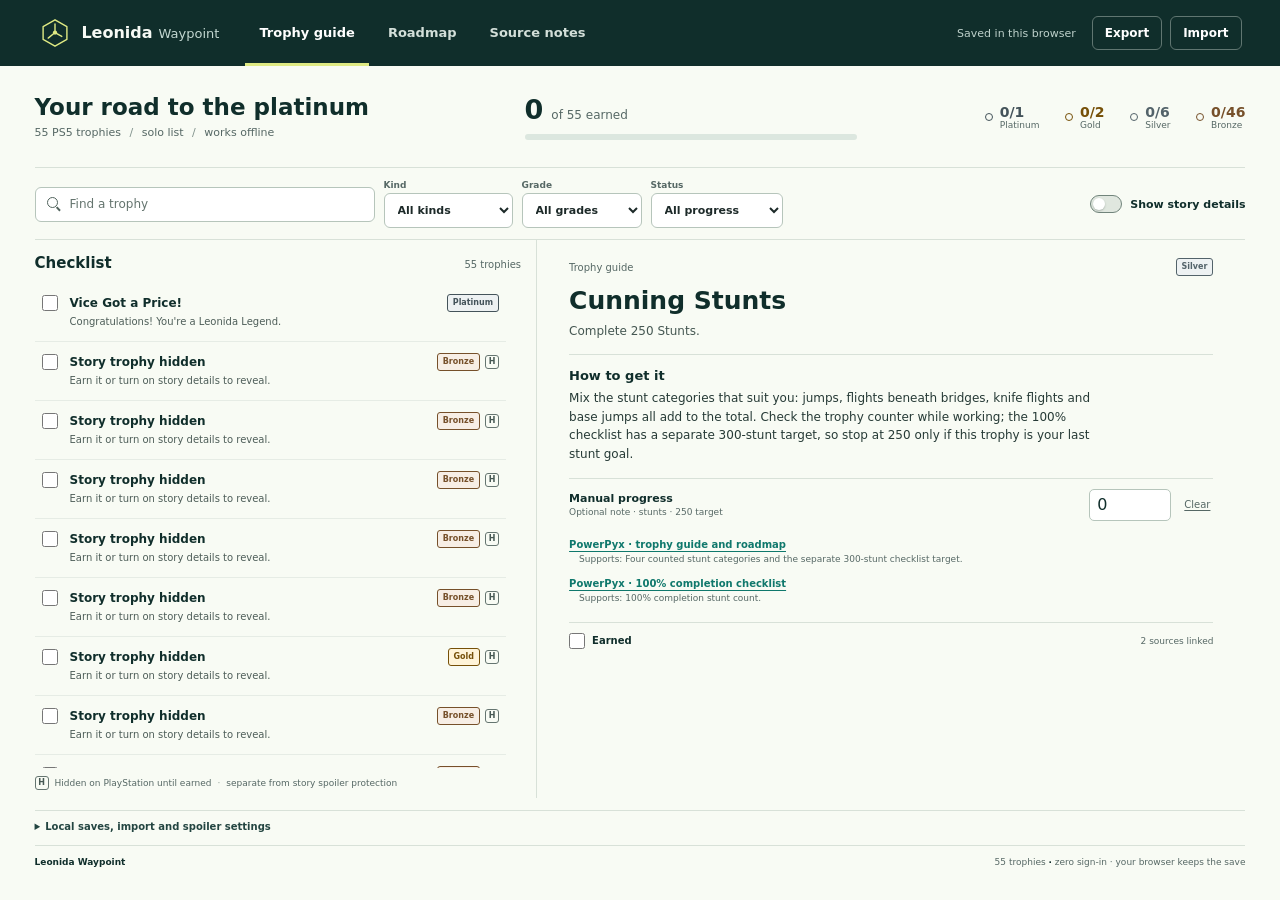
==== app/index.html @ 7cfd4b0c "Build offline GTA VI trophy guide" ====
<!doctype html>
<html lang="en">
<head>
  <meta charset="utf-8">
  <meta name="viewport" content="width=device-width, initial-scale=1">
  <meta name="color-scheme" content="light">
  <meta name="theme-color" content="#102e2b">
  <title>Leonida Waypoint | GTA VI trophy guide</title>
  <link rel="stylesheet" href="style.css">
</head>
<body>
  <a class="skip-link" href="#main">Skip to guide</a>
  <header class="masthead">
    <a class="brand" href="#guide" aria-label="Leonida Waypoint home">
      <svg class="brand-mark" viewBox="0 0 40 40" aria-hidden="true"><path d="M20 4.5 34 12.5v15L20 35.5 6 27.5v-15z"/><path d="M20 9.5v10l8 4.5M12 26l8-6.5"/><circle cx="20" cy="19.5" r="2.5"/></svg>
      <span class="brand-type"><strong>Leonida</strong><span>Waypoint</span></span>
    </a>
    <nav class="primary-nav" aria-label="Guide sections">
      <button class="nav-tab is-active" type="button" data-view="guide" aria-current="page">Trophy guide</button>
      <button class="nav-tab" type="button" data-view="roadmap">Roadmap</button>
      <button class="nav-tab" type="button" data-view="sources">Source notes</button>
    </nav>
    <div class="head-actions">
      <span class="save-state" id="save-state" role="status">Saved in this browser</span>
      <button class="quiet-button" id="export-progress" type="button">Export</button>
      <button class="quiet-button" type="button" id="show-import">Import</button>
    </div>
  </header>

  <main id="main">
    <section class="overview" aria-labelledby="page-title">
      <div class="overview-title">
        <h1 id="page-title">Your road to the platinum</h1>
        <p>55 PS5 trophies <span class="separator" aria-hidden="true">/</span> solo list <span class="separator" aria-hidden="true">/</span> works offline</p>
      </div>
      <div class="progress-summary">
        <div class="progress-readout"><strong id="earned-total">0</strong><span>of 55 earned</span></div>
        <div class="progress-track" role="progressbar" aria-label="Trophy progress" aria-valuemin="0" aria-valuemax="55" aria-valuenow="0" id="progress-track"><span id="progress-fill"></span></div>
      </div>
      <div class="medal-tally" aria-label="Trophies by grade">
        <span class="medal-count platinum"><i aria-hidden="true"></i><b id="earned-platinum">0/1</b><small>Platinum</small></span>
        <span class="medal-count gold"><i aria-hidden="true"></i><b id="earned-gold">0/2</b><small>Gold</small></span>
        <span class="medal-count silver"><i aria-hidden="true"></i><b id="earned-silver">0/6</b><small>Silver</small></span>
        <span class="medal-count bronze"><i aria-hidden="true"></i><b id="earned-bronze">0/46</b><small>Bronze</small></span>
      </div>
    </section>

    <section class="view-panel" id="guide-view" aria-label="Trophy checklist and guide">
      <div class="finder-bar">
        <label class="search-control" for="search-trophies"><span class="search-symbol" aria-hidden="true"></span><span class="visually-hidden">Search visible trophies</span><input id="search-trophies" type="search" placeholder="Find a trophy" autocomplete="off"></label>
        <label class="filter-control"><span>Kind</span><select id="kind-filter"><option value="all">All kinds</option><option value="story">Story</option><option value="missable">Missable</option><option value="collectibles">Collectibles</option><option value="activities">Activities</option><option value="online">Online</option></select></label>
        <label class="filter-control"><span>Grade</span><select id="grade-filter"><option value="all">All grades</option><option value="platinum">Platinum</option><option value="gold">Gold</option><option value="silver">Silver</option><option value="bronze">Bronze</option></select></label>
        <label class="filter-control"><span>Status</span><select id="status-filter"><option value="all">All progress</option><option value="unearned">Not earned</option><option value="earned">Earned</option></select></label>
        <label class="spoiler-control"><input id="spoiler-toggle" type="checkbox"><span class="switch" aria-hidden="true"></span><span>Show story details</span></label>
      </div>
      <div class="workbench">
        <section class="list-pane" aria-labelledby="list-title">
          <div class="pane-heading"><h2 id="list-title">Checklist</h2><span id="result-count">55 trophies</span></div>
          <div class="list-scroll" id="trophy-list" role="list" aria-label="Trophy checklist"></div>
          <div class="empty-results" id="empty-results" hidden>
            <strong>No trophies match those filters.</strong>
            <p>Clear the search and filters to browse your full list.</p>
            <button class="text-button" id="clear-filters" type="button">Clear filters</button>
          </div>
          <p class="list-footnote"><span class="hidden-mark" aria-hidden="true">H</span>Hidden on PlayStation until earned <span class="footnote-divider">·</span> separate from story spoiler protection</p>
        </section>
        <article class="detail-pane" id="trophy-detail" aria-live="polite" aria-atomic="true"></article>
      </div>
    </section>

    <section class="view-panel secondary-view" id="roadmap-view" aria-labelledby="roadmap-heading" hidden>
      <div class="section-intro"><p class="section-kicker">A low-risk route</p><h2 id="roadmap-heading">Build progress as you go, clean up after the story</h2><p>The official list has no online trophies. Story-related trophies unlock along the campaign; the cited guides say the 100% checklist remains available in free roam. Keep one manual save before the first chapter closes while the meditation requirement remains uncertain.</p></div>
      <div class="roadmap-flow" id="roadmap-flow"></div>
      <aside class="caution-note"><span class="caution-symbol" aria-hidden="true">!</span><div><strong>Two useful timing checks</strong><p>Before Chapter 1 ends, accept Lucia's optional balcony meditation after <em>Down to Earth</em>. It adds to the meditation counter; the sources had not confirmed whether it is required for <em>Positive Mental Attitude</em>. In Chapter 3, do Yago's hourglass-marked race when it appears. Its timing is reported, but whether it counts toward the eight strands is not confirmed.</p><a href="https://www.powerpyx.com/gta-6-all-meditation-spot-locations/" target="_blank" rel="noopener noreferrer">PowerPyx meditation locations</a><span aria-hidden="true"> · </span><a href="https://outputlag.com/guides/gta-6-missables/" target="_blank" rel="noopener noreferrer">Output Lag missables</a></div></aside>
    </section>

    <section class="view-panel secondary-view" id="sources-view" aria-labelledby="sources-heading" hidden>
      <div class="section-intro"><p class="section-kicker">Evidence, linked at the point of use</p><h2 id="sources-heading">A guide built from cited pages</h2><p>Every trophy guide names the source behind its actionable steps. Links stay dormant until you choose to open one. The app itself has no analytics, remote fonts, or network calls.</p></div>
      <div class="source-ledger" id="source-ledger"></div>
      <details class="method-note"><summary>How to read the confidence notes</summary><p>Names, descriptions, grades and the trophy count follow the frozen PS5 list in the kit. The app labels time-sensitive or unverified claims instead of silently turning them into requirements. A manual counter is a personal note only; it does not read the console trophy service.</p></details>
    </section>

    <details class="help-strip">
      <summary>Local saves, import and spoiler settings</summary>
      <div class="help-copy"><p>Checklist ticks, optional counters and the spoiler setting are stored in this browser only. Export before changing devices or clearing browser data.</p><p>Import <strong>Merge</strong> combines earned names and keeps the larger value for each counter. <strong>Replace</strong> replaces this browser's tracker. A bad or unsupported file is rejected without changing your save.</p><p>The story switch hides unearned story names, descriptions and guidance in the checklist, search results and roadmap suggestions. The small <span class="hidden-mark" aria-hidden="true">H</span> mark means PlayStation hides that trophy's name until earned; it is a separate flag.</p></div>
    </details>

    <footer class="page-footer"><span>Leonida Waypoint</span><span>55 trophies <span aria-hidden="true">·</span> zero sign-in <span aria-hidden="true">·</span> your browser keeps the save</span></footer>
  </main>

  <dialog id="import-dialog" class="import-dialog" aria-labelledby="import-title">
    <form method="dialog" class="dialog-shell" id="import-form">
      <div class="dialog-top"><div><p class="section-kicker">Bring a save into this browser</p><h2 id="import-title">Import progress</h2></div><button class="icon-button" value="cancel" aria-label="Close import" type="submit">×</button></div>
      <label class="file-choice">Progress file<input id="import-file" type="file" accept=".json,application/json"></label>
      <label class="filter-control import-mode">When names already exist<select id="import-mode"><option value="merge">Merge: keep either earned tick and higher counters</option><option value="replace">Replace: use only the file's progress</option></select></label>
      <p id="import-feedback" class="import-feedback" role="status">Choose a Waypoint progress JSON file.</p>
      <div class="dialog-actions"><button class="quiet-button" type="submit" value="cancel">Cancel</button><button class="primary-button" id="apply-import" type="button" disabled>Apply import</button></div>
    </form>
  </dialog>

  <script src="data/trophies.js"></script>
  <script src="app.js"></script>
</body>
</html>
---- app/style.css ----
:root {
  color-scheme: light;
  --petrol: #102e2b;
  --petrol-soft: #234541;
  --turquoise: #0f786c;
  --turquoise-pale: #e5f2ef;
  --chartreuse: #dfea83;
  --warning: #944b17;
  --warning-wash: #fff3e4;
  --ink: #1d2a29;
  --muted: #566865;
  --paper: #f8fbf4;
  --surface: #ffffff;
  --surface-cool: #f0f5ef;
  --line: #d8e1d8;
  --line-dark: #b6c5bb;
  --focus: #075ee8;
  --platinum: #44535a;
  --gold: #765008;
  --silver: #53636a;
  --bronze: #76502a;
  --page-max: 1500px;
  font-family: "Aptos", "Segoe UI", system-ui, sans-serif;
  font-synthesis: none;
  text-rendering: optimizeLegibility;
  -webkit-font-smoothing: antialiased;
  -moz-osx-font-smoothing: grayscale;
  background: var(--paper);
  color: var(--ink);
}

* { box-sizing: border-box; }
html { min-width: 320px; scroll-behavior: smooth; scrollbar-color: #8ca7a0 var(--surface-cool); }
body { margin: 0; min-height: 100vh; background: var(--paper); }
button, input, select { font: inherit; }
button { color: inherit; }
a { color: var(--turquoise); text-decoration-thickness: 1px; text-underline-offset: 3px; }
a:hover { color: var(--petrol); }
::selection { background: var(--chartreuse); color: var(--petrol); }
:focus-visible { outline: 3px solid var(--focus); outline-offset: 3px; }
[hidden] { display: none !important; }

.skip-link { position: absolute; z-index: 5; top: 8px; left: 8px; padding: 10px 14px; background: var(--surface); color: var(--petrol); transform: translateY(-150%); }
.skip-link:focus { transform: translateY(0); }
.masthead { min-height: 66px; display: flex; align-items: center; gap: 26px; padding: 0 clamp(18px, 3vw, 46px); background: var(--petrol); color: #f7faf5; }
.brand { display: flex; align-items: center; gap: 9px; color: inherit; text-decoration: none; flex: 0 0 auto; }
.brand:hover { color: var(--chartreuse); }
.brand-mark { width: 34px; height: 34px; fill: none; stroke: var(--chartreuse); stroke-width: 1.65; stroke-linecap: round; stroke-linejoin: round; }
.brand-mark circle { fill: var(--chartreuse); stroke: none; }
.brand-type { display: flex; align-items: baseline; gap: 6px; font-size: 16px; line-height: 1; letter-spacing: 0; }
.brand-type strong { font-weight: 750; }
.brand-type span { color: #c3d7d1; font-size: 13px; font-weight: 500; }
.primary-nav { display: flex; height: 66px; align-items: stretch; gap: 5px; }
.nav-tab { border: 0; border-bottom: 3px solid transparent; padding: 2px 14px 0; background: transparent; color: #d3dfd9; font-size: 13px; font-weight: 650; cursor: pointer; }
.nav-tab:hover { color: #fff; background: rgba(255,255,255,.055); }
.nav-tab.is-active { border-bottom-color: var(--chartreuse); color: #fff; }
.head-actions { margin-left: auto; display: flex; align-items: center; gap: 8px; }
.save-state { margin-right: 8px; color: #bed1cb; font-size: 11px; white-space: nowrap; }
.save-state.is-error { color: #ffe0b8; }
.quiet-button, .primary-button { min-height: 34px; border: 1px solid var(--line-dark); border-radius: 6px; padding: 6px 12px; background: var(--surface); color: var(--petrol); font-size: 12px; font-weight: 700; cursor: pointer; }
.quiet-button:hover { border-color: var(--chartreuse); background: #f0f5d4; }
.masthead .quiet-button { border-color: #607671; background: transparent; color: #fff; }
.masthead .quiet-button:hover { border-color: var(--chartreuse); background: rgba(223,234,131,.12); }
.primary-button { border-color: var(--turquoise); background: var(--turquoise); color: #fff; }
.primary-button:hover:not(:disabled) { border-color: var(--petrol); background: var(--petrol); }
button:disabled { opacity: .48; cursor: not-allowed; }

main { max-width: var(--page-max); margin: 0 auto; padding: 0 clamp(16px, 2.7vw, 40px) 26px; }
.overview { min-height: 102px; display: grid; grid-template-columns: minmax(230px, 1fr) minmax(200px, .72fr) minmax(220px, .78fr); align-items: center; gap: 28px; border-bottom: 1px solid var(--line); }
.overview-title h1 { margin: 0 0 5px; color: var(--petrol); font-size: 23px; font-weight: 720; letter-spacing: 0; line-height: 1.15; }
.overview-title p { margin: 0; color: var(--muted); font-size: 11px; }
.separator { margin: 0 5px; color: #81928c; }
.progress-summary { display: grid; gap: 9px; }
.progress-readout { display: flex; align-items: baseline; gap: 8px; }
.progress-readout strong { color: var(--petrol); font-size: 27px; font-weight: 750; font-variant-numeric: tabular-nums; letter-spacing: 0; }
.progress-readout span { color: var(--muted); font-size: 12px; }
.progress-track { height: 6px; border-radius: 5px; background: #dce7df; overflow: hidden; }
.progress-track span { display: block; width: 0; height: 100%; border-radius: inherit; background: var(--turquoise); transition: width 180ms ease-out; }
.medal-tally { display: flex; justify-content: flex-end; gap: clamp(12px, 2vw, 27px); }
.medal-count { display: grid; grid-template-columns: 10px auto; column-gap: 5px; align-items: baseline; color: var(--ink); }
.medal-count i { width: 8px; height: 8px; border: 1px solid currentColor; border-radius: 50%; grid-row: 1 / span 2; align-self: center; }
.medal-count b { font-size: 14px; font-variant-numeric: tabular-nums; }
.medal-count small { grid-column: 2; color: var(--muted); font-size: 9px; }
.medal-count.platinum { color: var(--platinum); }
.medal-count.gold { color: var(--gold); }
.medal-count.silver { color: var(--silver); }
.medal-count.bronze { color: var(--bronze); }

.view-panel { padding-top: 12px; }
.finder-bar { min-height: 48px; display: flex; align-items: center; gap: 9px; border-bottom: 1px solid var(--line); padding: 0 0 11px; }
.search-control { min-width: 190px; max-width: 340px; flex: 1; position: relative; }
.search-control input { width: 100%; height: 35px; border: 1px solid var(--line-dark); border-radius: 6px; padding: 0 12px 0 34px; background: var(--surface); color: var(--ink); font-size: 12px; }
.search-control input::placeholder { color: #64746e; opacity: 1; }
.search-symbol { position: absolute; z-index: 1; top: 10px; left: 12px; width: 11px; height: 11px; border: 1.6px solid #51635d; border-radius: 50%; }
.search-symbol::after { position: absolute; right: -4px; bottom: -3px; width: 5px; height: 1.5px; background: #51635d; transform: rotate(46deg); content: ""; }
.filter-control { display: grid; gap: 3px; color: var(--muted); font-size: 9px; font-weight: 700; }
.filter-control select { min-width: 112px; height: 35px; border: 1px solid var(--line-dark); border-radius: 6px; padding: 0 26px 0 9px; background-color: var(--surface); color: var(--ink); font-size: 11px; font-weight: 550; }
.spoiler-control { min-height: 35px; display: flex; align-items: center; gap: 8px; margin-left: auto; color: var(--petrol); font-size: 11px; font-weight: 650; cursor: pointer; white-space: nowrap; }
.spoiler-control input { position: absolute; width: 1px; height: 1px; clip: rect(0,0,0,0); }
.switch { width: 32px; height: 18px; position: relative; border: 1px solid #71847b; border-radius: 10px; background: #e0e7df; transition: background-color 150ms ease-out; }
.switch::after { position: absolute; top: 2px; left: 2px; width: 12px; height: 12px; border-radius: 50%; background: #fff; box-shadow: 0 1px 2px #1d2a2940; transition: transform 150ms ease-out; content: ""; }
.spoiler-control input:checked + .switch { border-color: var(--turquoise); background: var(--turquoise); }
.spoiler-control input:checked + .switch::after { transform: translateX(14px); }
.spoiler-control input:focus-visible + .switch { outline: 3px solid var(--focus); outline-offset: 3px; }

.workbench { min-height: 465px; height: min(62vh, 580px); display: grid; grid-template-columns: minmax(360px, .83fr) minmax(0, 1.17fr); gap: 0; }
.list-pane { min-height: 0; display: flex; flex-direction: column; border-right: 1px solid var(--line); padding: 14px 15px 0 0; }
.pane-heading { min-height: 29px; display: flex; justify-content: space-between; align-items: baseline; gap: 10px; }
.pane-heading h2 { margin: 0; color: var(--petrol); font-size: 15px; font-weight: 720; letter-spacing: 0; }
.pane-heading span { color: var(--muted); font-size: 10px; font-variant-numeric: tabular-nums; }
.list-scroll { min-height: 0; flex: 1; overflow: auto; overscroll-behavior: contain; scrollbar-gutter: stable; }
.trophy-row { min-height: 59px; display: grid; grid-template-columns: 24px minmax(0, 1fr) 67px; align-items: start; gap: 8px; border-bottom: 1px solid #e6ece5; padding: 9px 7px 8px 3px; }
.trophy-row:hover { background: #eff5ef; }
.trophy-row.is-selected { background: var(--turquoise-pale); }
.earned-control { display: grid; place-items: center; padding-top: 3px; }
.earned-control input { width: 16px; height: 16px; margin: 0; accent-color: var(--turquoise); cursor: pointer; }
.row-title { min-width: 0; border: 0; padding: 0; background: transparent; color: var(--petrol); text-align: left; font-size: 12px; font-weight: 700; line-height: 1.3; cursor: pointer; }
.row-title:hover { color: var(--turquoise); text-decoration: underline; text-underline-offset: 2px; }
.row-description { display: block; margin-top: 3px; color: #4d5d58; font-size: 10px; line-height: 1.35; }
.row-meta { display: flex; justify-content: flex-end; align-items: center; gap: 5px; padding-top: 2px; }
.grade-badge { display: inline-flex; align-items: center; min-height: 18px; border: 1px solid currentColor; border-radius: 3px; padding: 1px 5px; font-size: 8px; font-weight: 750; line-height: 1; text-transform: capitalize; white-space: nowrap; }
.grade-badge.platinum { color: var(--platinum); background: #edf1f2; }
.grade-badge.gold { color: var(--gold); background: #fff4d8; }
.grade-badge.silver { color: var(--silver); background: #eef2f3; }
.grade-badge.bronze { color: var(--bronze); background: #f7eee5; }
.hidden-mark { display: inline-grid; width: 14px; height: 14px; place-items: center; border: 1px solid #657570; border-radius: 3px; color: #475954; font-size: 8px; font-weight: 800; line-height: 1; }
.list-footnote { display: flex; align-items: center; gap: 6px; min-height: 30px; margin: 0; color: var(--muted); font-size: 9px; }
.footnote-divider { color: #96a49b; }
.empty-results { margin: auto; padding: 26px 18px; color: var(--petrol); font-size: 12px; }
.empty-results p { color: var(--muted); }
.text-button { border: 0; padding: 3px 0; background: none; color: var(--turquoise); text-decoration: underline; text-underline-offset: 3px; cursor: pointer; }

.detail-pane { min-width: 0; min-height: 0; overflow: auto; overscroll-behavior: contain; padding: 18px clamp(18px, 2.5vw, 36px) 20px; }
.detail-topline { display: flex; align-items: center; gap: 7px; color: var(--muted); font-size: 10px; }
.detail-topline .grade-badge { margin-left: auto; }
.detail-pane h2 { max-width: 720px; margin: 11px 0 7px; color: var(--petrol); font-size: 25px; line-height: 1.13; letter-spacing: 0; text-wrap: balance; }
.official-description { max-width: 68ch; margin: 0; color: #455752; font-size: 12px; line-height: 1.5; }
.detail-rule { border: 0; border-top: 1px solid var(--line); margin: 14px 0 13px; }
.guide-heading { margin: 0 0 6px; color: var(--petrol); font-size: 13px; font-weight: 730; }
.guide-copy { max-width: 70ch; margin: 0; color: #263a36; font-size: 12px; line-height: 1.55; }
.confidence-note { display: flex; align-items: flex-start; gap: 7px; margin: 10px 0 0; color: #653811; font-size: 10px; line-height: 1.4; }
.confidence-note strong { color: var(--warning); }
.detail-citations { display: grid; gap: 5px; margin-top: 12px; }
.citation-link { width: fit-content; display: inline-flex; align-items: baseline; gap: 5px; color: var(--turquoise); font-size: 10px; font-weight: 690; }
.citation-scope { display: block; margin: 1px 0 2px 10px; color: var(--muted); font-size: 9px; line-height: 1.35; }
.counter-box { display: flex; flex-wrap: wrap; align-items: center; gap: 10px; border-top: 1px solid var(--line); margin-top: 14px; padding-top: 10px; }
.counter-copy { display: grid; gap: 2px; margin-right: auto; }
.counter-copy strong { color: var(--petrol); font-size: 11px; }
.counter-copy span { color: var(--muted); font-size: 9px; }
.counter-box input { width: 82px; height: 32px; border: 1px solid var(--line-dark); border-radius: 5px; padding: 4px 7px; color: var(--petrol); font-variant-numeric: tabular-nums; }
.counter-clear { border: 0; padding: 3px; background: none; color: var(--muted); font-size: 10px; text-decoration: underline; text-underline-offset: 2px; cursor: pointer; }
.detail-footer { display: flex; flex-wrap: wrap; align-items: center; gap: 8px; margin-top: 16px; padding-top: 10px; border-top: 1px solid var(--line); }
.earned-detail { display: inline-flex; align-items: center; gap: 7px; color: var(--petrol); font-size: 10px; font-weight: 680; cursor: pointer; }
.earned-detail input { width: 16px; height: 16px; margin: 0; accent-color: var(--turquoise); }
.detail-meta { margin-left: auto; color: var(--muted); font-size: 9px; }
.masked-detail { display: grid; align-content: center; justify-items: start; min-height: 280px; }
.masked-detail h2 { font-size: 22px; }
.masked-detail p { max-width: 42ch; color: var(--muted); font-size: 12px; line-height: 1.5; }
.masked-detail .earned-detail { margin-top: 8px; }

.secondary-view { min-height: 520px; padding: 27px 0 34px; }
.section-intro { max-width: 760px; margin-bottom: 22px; }
.section-kicker { margin: 0 0 6px; color: var(--turquoise); font-size: 10px; font-weight: 750; }
.section-intro h2 { margin: 0 0 8px; color: var(--petrol); font-size: 27px; line-height: 1.15; letter-spacing: 0; text-wrap: balance; }
.section-intro > p:last-child { max-width: 72ch; margin: 0; color: var(--muted); font-size: 12px; line-height: 1.55; }
.roadmap-flow { display: grid; grid-template-columns: repeat(3, minmax(0, 1fr)); gap: 0; border-top: 1px solid var(--line-dark); border-bottom: 1px solid var(--line-dark); }
.roadmap-stop { min-height: 190px; padding: 18px 22px 20px 0; }
.roadmap-stop + .roadmap-stop { border-left: 1px solid var(--line); padding-left: 22px; }
.roadmap-step { display: inline-grid; width: 27px; height: 27px; place-items: center; border: 1px solid var(--turquoise); border-radius: 50%; color: var(--turquoise); font-size: 11px; font-weight: 750; font-variant-numeric: tabular-nums; }
.roadmap-stop h3 { margin: 11px 0 7px; color: var(--petrol); font-size: 16px; letter-spacing: 0; }
.roadmap-stop p { max-width: 49ch; margin: 0; color: #455752; font-size: 11px; line-height: 1.55; }
.roadmap-stop .roadmap-status { display: block; margin-top: 10px; color: var(--muted); font-size: 9px; }
.roadmap-trophies { display: flex; flex-wrap: wrap; gap: 5px; margin-top: 11px; }
.roadmap-chip { border: 1px solid var(--line-dark); border-radius: 4px; padding: 4px 6px; background: var(--surface); color: var(--petrol); font-size: 9px; cursor: pointer; }
.roadmap-chip:hover { border-color: var(--turquoise); color: var(--turquoise); }
.caution-note { display: flex; gap: 12px; max-width: 900px; border: 1px solid #e4c49e; border-radius: 7px; margin-top: 20px; padding: 13px 16px; background: var(--warning-wash); color: #492e19; }
.caution-symbol { flex: 0 0 22px; width: 22px; height: 22px; display: grid; place-items: center; border: 1.5px solid var(--warning); border-radius: 50%; color: var(--warning); font-size: 12px; font-weight: 800; }
.caution-note strong { color: #603710; font-size: 12px; }
.caution-note p { margin: 4px 0 5px; font-size: 10px; line-height: 1.5; }
.caution-note a { font-size: 10px; font-weight: 700; }
.source-ledger { display: grid; grid-template-columns: repeat(2, minmax(0, 1fr)); column-gap: 32px; border-top: 1px solid var(--line-dark); }
.source-entry { display: grid; grid-template-columns: 28px minmax(0, 1fr); gap: 9px; border-bottom: 1px solid var(--line); padding: 12px 0; }
.source-index { color: var(--muted); font-size: 10px; font-variant-numeric: tabular-nums; }
.source-entry a { font-size: 12px; font-weight: 720; }
.source-entry p { margin: 4px 0 0; color: var(--muted); font-size: 10px; line-height: 1.45; }
.method-note { max-width: 900px; margin-top: 20px; border: 1px solid var(--line); border-radius: 6px; padding: 10px 13px; background: var(--surface); color: var(--petrol); }
.method-note summary { font-size: 11px; font-weight: 700; cursor: pointer; }
.method-note p { max-width: 76ch; margin: 9px 0 2px; color: var(--muted); font-size: 10px; line-height: 1.55; }
.help-strip { border-top: 1px solid var(--line); margin-top: 12px; padding-top: 10px; }
.help-strip summary { width: fit-content; color: var(--petrol-soft); font-size: 10px; font-weight: 700; cursor: pointer; }
.help-copy { max-width: 920px; display: grid; grid-template-columns: repeat(3, minmax(0, 1fr)); gap: 20px; padding: 2px 0 3px; }
.help-copy p { margin: 8px 0 0; color: var(--muted); font-size: 9px; line-height: 1.5; }
.help-copy strong { color: var(--petrol); }
.page-footer { display: flex; justify-content: space-between; gap: 12px; border-top: 1px solid var(--line); margin-top: 13px; padding-top: 11px; color: var(--muted); font-size: 9px; }
.page-footer span:first-child { color: var(--petrol); font-weight: 740; }
.import-dialog { width: min(94vw, 460px); border: 1px solid var(--line-dark); border-radius: 9px; padding: 0; background: var(--paper); color: var(--ink); box-shadow: 0 18px 55px #102e2b38; }
.import-dialog::backdrop { background: #102e2b78; }
.dialog-shell { padding: 20px; }
.dialog-top { display: flex; justify-content: space-between; gap: 12px; margin-bottom: 17px; }
.dialog-top h2 { margin: 0; color: var(--petrol); font-size: 20px; }
.icon-button { width: 32px; height: 32px; border: 1px solid var(--line); border-radius: 5px; background: var(--surface); color: var(--petrol); font-size: 21px; cursor: pointer; }
.file-choice { display: grid; gap: 6px; color: var(--petrol); font-size: 11px; font-weight: 700; }
.file-choice input { max-width: 100%; margin-top: 3px; color: var(--ink); font-size: 11px; }
.import-mode { margin-top: 13px; font-size: 10px; }
.import-mode select { width: 100%; height: auto; min-height: 38px; white-space: normal; }
.import-feedback { min-height: 22px; margin: 11px 0; color: var(--muted); font-size: 10px; line-height: 1.4; }
.import-feedback.is-error { color: #7c260d; }
.import-feedback.is-good { color: #135d4b; }
.dialog-actions { display: flex; justify-content: flex-end; gap: 8px; padding-top: 10px; border-top: 1px solid var(--line); }
.visually-hidden { position: absolute; width: 1px; height: 1px; padding: 0; margin: -1px; overflow: hidden; clip: rect(0,0,0,0); white-space: nowrap; border: 0; }

@media (max-width: 980px) {
  .masthead { flex-wrap: wrap; gap: 8px 18px; padding-top: 8px; }
  .primary-nav { height: 48px; order: 3; width: 100%; }
  .head-actions { margin-left: auto; }
  .overview { grid-template-columns: minmax(200px, 1fr) minmax(180px, .8fr); gap: 14px 24px; padding: 12px 0; }
  .medal-tally { grid-column: 1 / -1; justify-content: flex-start; }
  .workbench { grid-template-columns: minmax(310px, .88fr) minmax(0, 1.12fr); }
  .finder-bar { flex-wrap: wrap; }
  .search-control { flex-basis: 100%; max-width: none; }
  .spoiler-control { margin-left: 5px; }
}
@media (max-width: 720px) {
  main { padding-right: 14px; padding-left: 14px; }
  .masthead { padding-right: 14px; padding-left: 14px; }
  .brand-type { display: grid; gap: 2px; }
  .save-state { display: none; }
  .overview { grid-template-columns: 1fr auto; }
  .overview-title h1 { font-size: 20px; }
  .progress-summary { justify-items: end; }
  .progress-track { width: min(36vw, 190px); }
  .medal-tally { gap: 17px; }
  .finder-bar { gap: 7px; }
  .filter-control { flex: 1; min-width: 100px; }
  .filter-control select { width: 100%; min-width: 0; }
  .spoiler-control { flex: 1 0 100%; margin: 4px 0 0; }
  .workbench { height: auto; min-height: 0; display: flex; flex-direction: column; }
  .list-pane { min-height: 285px; max-height: 47vh; border-right: 0; border-bottom: 1px solid var(--line); padding-right: 0; }
  .detail-pane { min-height: 340px; overflow: visible; padding: 18px 2px 22px; }
  .roadmap-flow { grid-template-columns: 1fr; }
  .roadmap-stop { min-height: 0; padding: 15px 0; }
  .roadmap-stop + .roadmap-stop { border-top: 1px solid var(--line); border-left: 0; padding-left: 0; }
  .source-ledger { grid-template-columns: 1fr; }
  .help-copy { grid-template-columns: 1fr; gap: 1px; }
  .page-footer { align-items: flex-start; flex-direction: column; gap: 5px; }
}
@media (max-width: 410px) {
  .brand-mark { width: 29px; height: 29px; }
  .brand-type strong { font-size: 14px; }
  .brand-type span { font-size: 11px; }
  .head-actions { gap: 5px; }
  .masthead .quiet-button { padding: 5px 8px; font-size: 10px; }
  .primary-nav { gap: 0; }
  .nav-tab { flex: 1; padding: 0 5px; font-size: 11px; }
  .medal-tally { gap: 11px; }
  .medal-count small { font-size: 8px; }
  .row-description { font-size: 9px; }
  .trophy-row { grid-template-columns: 21px minmax(0, 1fr) 55px; gap: 6px; }
}
@media (prefers-reduced-motion: reduce) {
  *, *::before, *::after { scroll-behavior: auto !important; transition-duration: .01ms !important; animation-duration: .01ms !important; animation-iteration-count: 1 !important; }
}
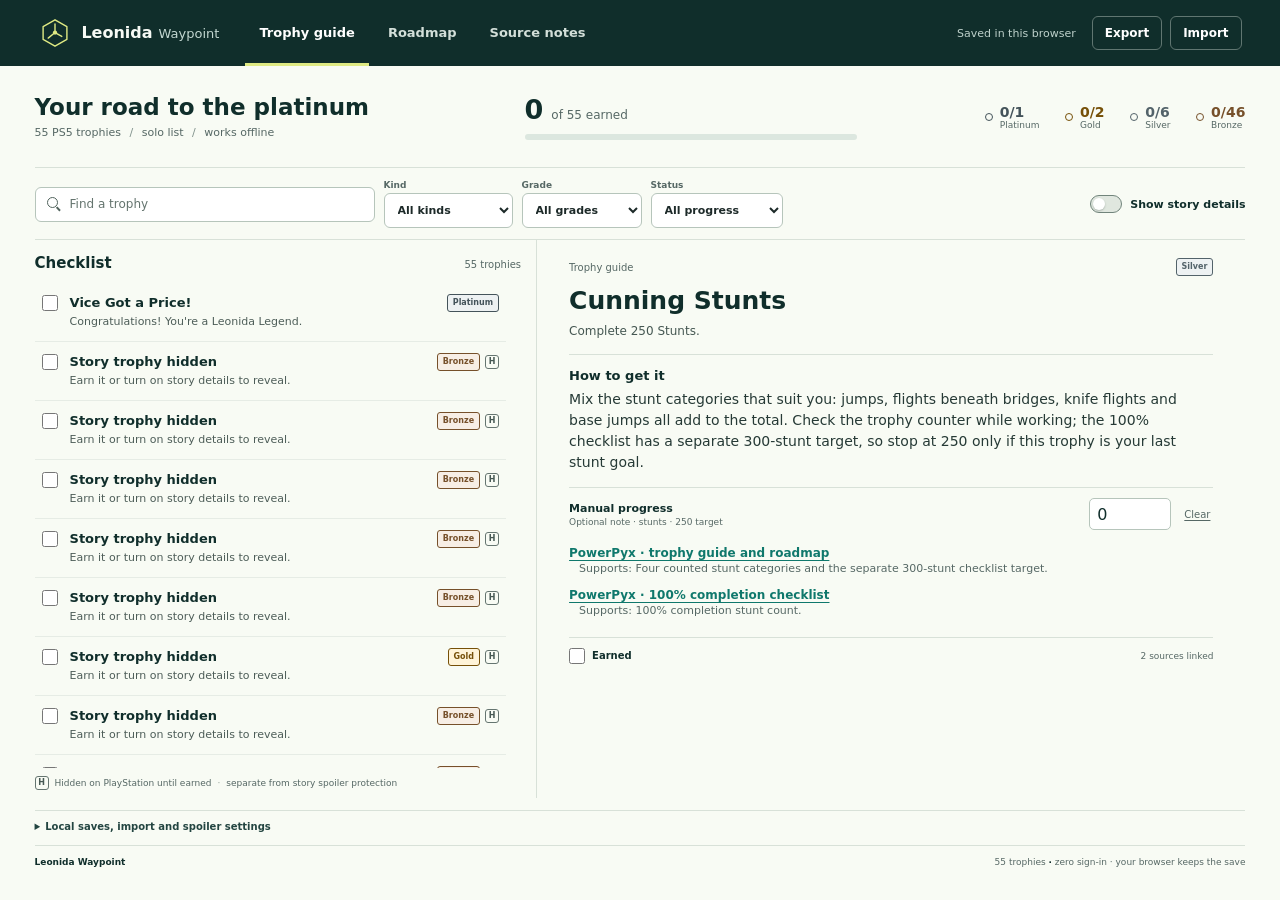
==== commit 51d9ae74: "Clarify cited meditation steps and completion thresholds" ====
--- a/app/index.html
+++ b/app/index.html
@@ -70,8 +70,14 @@
 
     <section class="view-panel secondary-view" id="roadmap-view" aria-labelledby="roadmap-heading" hidden>
       <div class="section-intro"><p class="section-kicker">A low-risk route</p><h2 id="roadmap-heading">Build progress as you go, clean up after the story</h2><p>The official list has no online trophies. Story-related trophies unlock along the campaign; the cited guides say the 100% checklist remains available in free roam. Keep one manual save before the first chapter closes while the meditation requirement remains uncertain.</p></div>
+      <div class="roadmap-benchmarks" aria-label="Trophy and completion thresholds">
+        <p><strong>Stunts</strong><span>250 for the trophy <span aria-hidden="true">/</span> 300 for 100%</span><a href="https://www.powerpyx.com/gta-6-100-completion-checklist-guide/" target="_blank" rel="noopener noreferrer">PowerPyx checklist</a></p>
+        <p><strong>Challenges</strong><span>50 for the trophy <span aria-hidden="true">/</span> 70 of 80 for 100%</span><a href="https://www.powerpyx.com/gta-6-all-challenges-guide/" target="_blank" rel="noopener noreferrer">PowerPyx challenges</a></p>
+        <p><strong>Vehicles</strong><span>100 discoveries <span aria-hidden="true">/</span> 200 base models for 100%</span><a href="https://www.powerpyx.com/gta-6-100-completion-checklist-guide/" target="_blank" rel="noopener noreferrer">PowerPyx checklist</a></p>
+        <p><strong>Chapter 3 timing</strong><span>Run Race Against Yago when its hourglass appears; its role in the eight-strand count is unverified.</span><a href="https://outputlag.com/guides/gta-6-missables/" target="_blank" rel="noopener noreferrer">Output Lag timing note</a></p>
+      </div>
       <div class="roadmap-flow" id="roadmap-flow"></div>
-      <aside class="caution-note"><span class="caution-symbol" aria-hidden="true">!</span><div><strong>Two useful timing checks</strong><p>Before Chapter 1 ends, accept Lucia's optional balcony meditation after <em>Down to Earth</em>. It adds to the meditation counter; the sources had not confirmed whether it is required for <em>Positive Mental Attitude</em>. In Chapter 3, do Yago's hourglass-marked race when it appears. Its timing is reported, but whether it counts toward the eight strands is not confirmed.</p><a href="https://www.powerpyx.com/gta-6-all-meditation-spot-locations/" target="_blank" rel="noopener noreferrer">PowerPyx meditation locations</a><span aria-hidden="true"> · </span><a href="https://outputlag.com/guides/gta-6-missables/" target="_blank" rel="noopener noreferrer">Output Lag missables</a></div></aside>
+      <aside class="caution-note"><span class="caution-symbol" aria-hidden="true">!</span><div><strong>Chapter 1 save: keep the time window distinct from the trophy requirement</strong><p>On a morning after <em>Down to Earth</em>, check Jason's kitchen, follow Lucia to the balcony and accept her optional meditation before Chapter 1 ends. The source confirms this session expires after the chapter and adds to the counter; whether it is required for the trophy remains unverified. Keep a Chapter 1 save until confirmed.</p><a href="https://www.powerpyx.com/gta-6-all-meditation-spot-locations/" target="_blank" rel="noopener noreferrer">PowerPyx meditation route</a></div></aside>
     </section>
 
     <section class="view-panel secondary-view" id="sources-view" aria-labelledby="sources-heading" hidden>
--- a/app/style.css
+++ b/app/style.css
@@ -114,9 +114,9 @@
 .trophy-row.is-selected { background: var(--turquoise-pale); }
 .earned-control { display: grid; place-items: center; padding-top: 3px; }
 .earned-control input { width: 16px; height: 16px; margin: 0; accent-color: var(--turquoise); cursor: pointer; }
-.row-title { min-width: 0; border: 0; padding: 0; background: transparent; color: var(--petrol); text-align: left; font-size: 12px; font-weight: 700; line-height: 1.3; cursor: pointer; }
+.row-title { min-width: 0; border: 0; padding: 0; background: transparent; color: var(--petrol); text-align: left; font-size: 13px; font-weight: 700; line-height: 1.3; cursor: pointer; }
 .row-title:hover { color: var(--turquoise); text-decoration: underline; text-underline-offset: 2px; }
-.row-description { display: block; margin-top: 3px; color: #4d5d58; font-size: 10px; line-height: 1.35; }
+.row-description { display: block; margin-top: 3px; color: #4d5d58; font-size: 11px; line-height: 1.35; }
 .row-meta { display: flex; justify-content: flex-end; align-items: center; gap: 5px; padding-top: 2px; }
 .grade-badge { display: inline-flex; align-items: center; min-height: 18px; border: 1px solid currentColor; border-radius: 3px; padding: 1px 5px; font-size: 8px; font-weight: 750; line-height: 1; text-transform: capitalize; white-space: nowrap; }
 .grade-badge.platinum { color: var(--platinum); background: #edf1f2; }
@@ -137,12 +137,17 @@
 .official-description { max-width: 68ch; margin: 0; color: #455752; font-size: 12px; line-height: 1.5; }
 .detail-rule { border: 0; border-top: 1px solid var(--line); margin: 14px 0 13px; }
 .guide-heading { margin: 0 0 6px; color: var(--petrol); font-size: 13px; font-weight: 730; }
-.guide-copy { max-width: 70ch; margin: 0; color: #263a36; font-size: 12px; line-height: 1.55; }
-.confidence-note { display: flex; align-items: flex-start; gap: 7px; margin: 10px 0 0; color: #653811; font-size: 10px; line-height: 1.4; }
+.guide-copy { max-width: 70ch; margin: 0; color: #263a36; font-size: 14px; line-height: 1.5; }
+.confidence-note { display: flex; align-items: flex-start; gap: 7px; border: 1px solid #e4c49e; border-radius: 5px; margin: 10px 0 0; padding: 8px 10px; background: var(--warning-wash); color: #653811; font-size: 12px; line-height: 1.45; }
 .confidence-note strong { color: var(--warning); }
 .detail-citations { display: grid; gap: 5px; margin-top: 12px; }
-.citation-link { width: fit-content; display: inline-flex; align-items: baseline; gap: 5px; color: var(--turquoise); font-size: 10px; font-weight: 690; }
-.citation-scope { display: block; margin: 1px 0 2px 10px; color: var(--muted); font-size: 9px; line-height: 1.35; }
+.citation-link { width: fit-content; display: inline-flex; align-items: baseline; gap: 5px; color: var(--turquoise); font-size: 12px; font-weight: 690; }
+.citation-scope { display: block; margin: 1px 0 2px 10px; color: var(--muted); font-size: 11px; line-height: 1.35; }
+.guide-steps { display: grid; gap: 8px; margin: 11px 0 0; padding: 0; list-style: none; }
+.guide-steps li { display: grid; grid-template-columns: 21px minmax(0, 1fr); gap: 8px; align-items: start; }
+.guide-step-number { width: 19px; height: 19px; display: grid; place-items: center; border: 1px solid var(--turquoise); border-radius: 50%; color: var(--turquoise); font-size: 10px; font-weight: 750; font-variant-numeric: tabular-nums; }
+.guide-step-copy { margin: 0; color: #263a36; font-size: 12px; line-height: 1.4; }
+.guide-step-source { display: inline-block; margin-top: 3px; color: var(--turquoise); font-size: 11px; font-weight: 700; }
 .counter-box { display: flex; flex-wrap: wrap; align-items: center; gap: 10px; border-top: 1px solid var(--line); margin-top: 14px; padding-top: 10px; }
 .counter-copy { display: grid; gap: 2px; margin-right: auto; }
 .counter-copy strong { color: var(--petrol); font-size: 11px; }
@@ -164,6 +169,10 @@
 .section-intro h2 { margin: 0 0 8px; color: var(--petrol); font-size: 27px; line-height: 1.15; letter-spacing: 0; text-wrap: balance; }
 .section-intro > p:last-child { max-width: 72ch; margin: 0; color: var(--muted); font-size: 12px; line-height: 1.55; }
 .roadmap-flow { display: grid; grid-template-columns: repeat(3, minmax(0, 1fr)); gap: 0; border-top: 1px solid var(--line-dark); border-bottom: 1px solid var(--line-dark); }
+.roadmap-benchmarks { display: grid; grid-template-columns: repeat(4, minmax(0, 1fr)); gap: 14px; border: 1px solid var(--line); border-radius: 6px; margin: 0 0 18px; padding: 11px 14px; background: var(--surface); }
+.roadmap-benchmarks p { display: grid; align-content: start; gap: 3px; margin: 0; color: #374a45; font-size: 11px; line-height: 1.4; }
+.roadmap-benchmarks strong { color: var(--petrol); font-size: 12px; }
+.roadmap-benchmarks a { width: fit-content; margin-top: 2px; font-size: 11px; font-weight: 700; }
 .roadmap-stop { min-height: 190px; padding: 18px 22px 20px 0; }
 .roadmap-stop + .roadmap-stop { border-left: 1px solid var(--line); padding-left: 22px; }
 .roadmap-step { display: inline-grid; width: 27px; height: 27px; place-items: center; border: 1px solid var(--turquoise); border-radius: 50%; color: var(--turquoise); font-size: 11px; font-weight: 750; font-variant-numeric: tabular-nums; }
@@ -219,6 +228,7 @@
   .finder-bar { flex-wrap: wrap; }
   .search-control { flex-basis: 100%; max-width: none; }
   .spoiler-control { margin-left: 5px; }
+  .roadmap-benchmarks { grid-template-columns: repeat(2, minmax(0, 1fr)); }
 }
 @media (max-width: 720px) {
   main { padding-right: 14px; padding-left: 14px; }
@@ -238,6 +248,7 @@
   .list-pane { min-height: 285px; max-height: 47vh; border-right: 0; border-bottom: 1px solid var(--line); padding-right: 0; }
   .detail-pane { min-height: 340px; overflow: visible; padding: 18px 2px 22px; }
   .roadmap-flow { grid-template-columns: 1fr; }
+  .roadmap-benchmarks { grid-template-columns: 1fr; }
   .roadmap-stop { min-height: 0; padding: 15px 0; }
   .roadmap-stop + .roadmap-stop { border-top: 1px solid var(--line); border-left: 0; padding-left: 0; }
   .source-ledger { grid-template-columns: 1fr; }
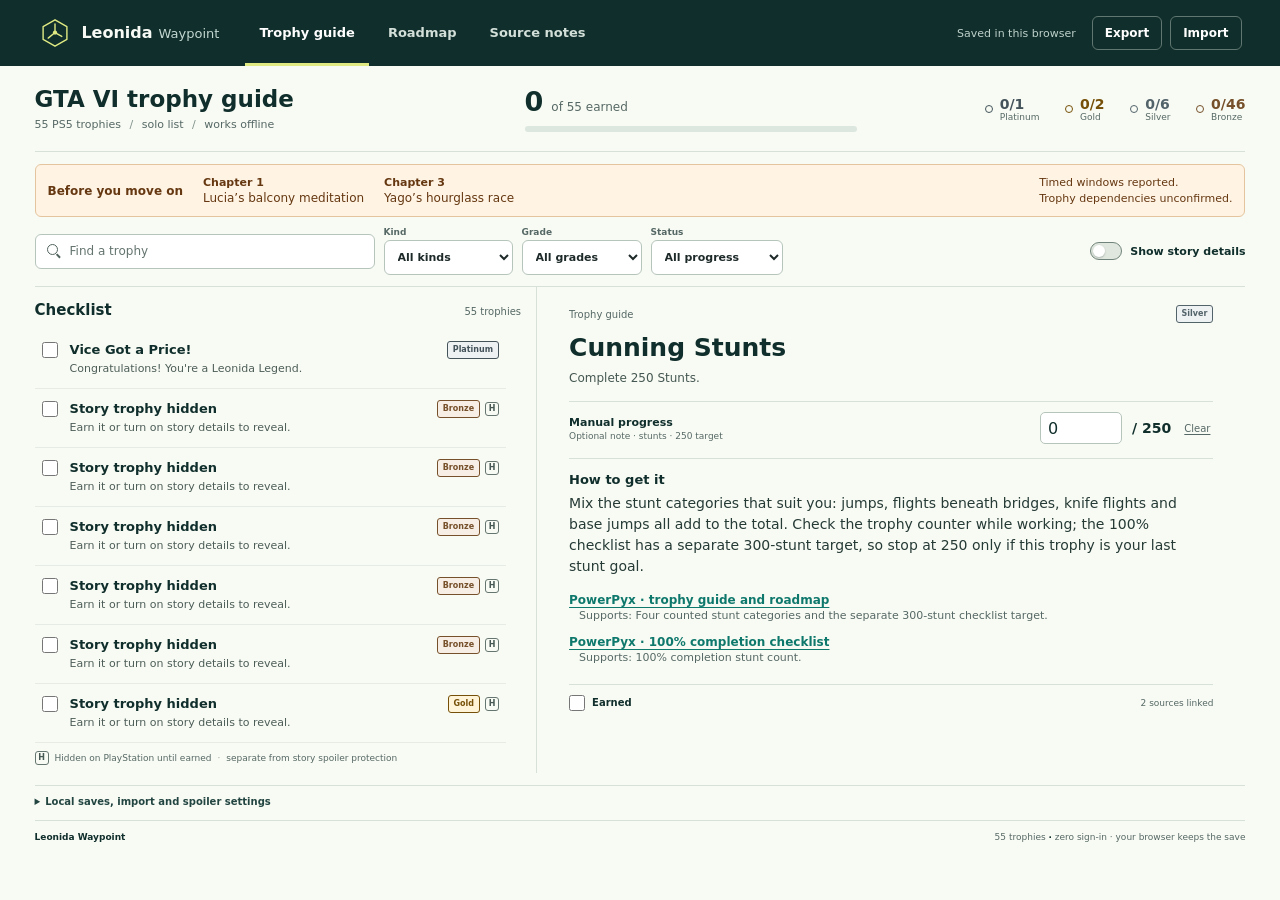
==== commit 21856c04: "Improve timing guidance and tracker navigation" ====
--- a/app/index.html
+++ b/app/index.html
@@ -30,7 +30,7 @@
   <main id="main">
     <section class="overview" aria-labelledby="page-title">
       <div class="overview-title">
-        <h1 id="page-title">Your road to the platinum</h1>
+        <h1 id="page-title">GTA VI trophy guide</h1>
         <p>55 PS5 trophies <span class="separator" aria-hidden="true">/</span> solo list <span class="separator" aria-hidden="true">/</span> works offline</p>
       </div>
       <div class="progress-summary">
@@ -46,6 +46,12 @@
     </section>
 
     <section class="view-panel" id="guide-view" aria-label="Trophy checklist and guide">
+      <aside class="timing-watch" aria-label="Chapter timing precautions">
+        <strong>Before you move on</strong>
+        <button type="button" data-open-trophy="28"><b>Chapter 1</b><span>Lucia’s balcony meditation</span></button>
+        <button type="button" data-open-trophy="25"><b>Chapter 3</b><span>Yago’s hourglass race</span></button>
+        <p>Timed windows reported.<br>Trophy dependencies unconfirmed.</p>
+      </aside>
       <div class="finder-bar">
         <label class="search-control" for="search-trophies"><span class="search-symbol" aria-hidden="true"></span><span class="visually-hidden">Search visible trophies</span><input id="search-trophies" type="search" placeholder="Find a trophy" autocomplete="off"></label>
         <label class="filter-control"><span>Kind</span><select id="kind-filter"><option value="all">All kinds</option><option value="story">Story</option><option value="missable">Missable</option><option value="collectibles">Collectibles</option><option value="activities">Activities</option><option value="online">Online</option></select></label>
@@ -64,7 +70,7 @@
           </div>
           <p class="list-footnote"><span class="hidden-mark" aria-hidden="true">H</span>Hidden on PlayStation until earned <span class="footnote-divider">·</span> separate from story spoiler protection</p>
         </section>
-        <article class="detail-pane" id="trophy-detail" aria-live="polite" aria-atomic="true"></article>
+        <article class="detail-pane" id="trophy-detail" tabindex="-1" aria-live="polite" aria-atomic="true"></article>
       </div>
     </section>
 
--- a/app/style.css
+++ b/app/style.css
@@ -66,7 +66,7 @@
 button:disabled { opacity: .48; cursor: not-allowed; }
 
 main { max-width: var(--page-max); margin: 0 auto; padding: 0 clamp(16px, 2.7vw, 40px) 26px; }
-.overview { min-height: 102px; display: grid; grid-template-columns: minmax(230px, 1fr) minmax(200px, .72fr) minmax(220px, .78fr); align-items: center; gap: 28px; border-bottom: 1px solid var(--line); }
+.overview { min-height: 86px; display: grid; grid-template-columns: minmax(230px, 1fr) minmax(200px, .72fr) minmax(220px, .78fr); align-items: center; gap: 28px; border-bottom: 1px solid var(--line); }
 .overview-title h1 { margin: 0 0 5px; color: var(--petrol); font-size: 23px; font-weight: 720; letter-spacing: 0; line-height: 1.15; }
 .overview-title p { margin: 0; color: var(--muted); font-size: 11px; }
 .separator { margin: 0 5px; color: #81928c; }
@@ -87,6 +87,26 @@
 .medal-count.bronze { color: var(--bronze); }
 
 .view-panel { padding-top: 12px; }
+.timing-watch { display: flex; flex-wrap: wrap; align-items: center; gap: 12px 20px; border: 1px solid #e4c49e; border-radius: 6px; margin: 0 0 10px; padding: 9px 12px; background: var(--warning-wash); color: #653811; }
+.timing-watch > strong { font-size: 12px; }
+.timing-watch button { display: grid; gap: 2px; border: 0; padding: 2px 0; background: none; color: inherit; text-align: left; cursor: pointer; }
+.timing-watch button b { font-size: 11px; }
+.timing-watch button span { font-size: 12px; }
+.timing-watch button:hover span { text-decoration: underline; text-underline-offset: 3px; }
+.timing-watch p { margin: 0 0 0 auto; font-size: 11px; line-height: 1.4; }
+.row-watch { display: block; margin-top: 4px; color: #7c3d10; font-size: 11px; font-weight: 700; }
+.guide-overview { margin-top: 14px; font-size: 12px; color: var(--petrol); }
+.guide-overview summary { cursor: pointer; font-weight: 650; }
+.guide-overview .guide-copy { margin-top: 9px; }
+.source-check { display: grid; grid-template-columns: repeat(2, minmax(0, 1fr)); gap: 10px 18px; border: 1px solid #e4c49e; border-radius: 5px; margin-top: 9px; padding: 10px; background: var(--warning-wash); color: #653811; }
+.source-check strong { font-size: 12px; }
+.source-check p { margin: 4px 0; font-size: 12px; line-height: 1.4; }
+.source-check a { font-size: 11px; font-weight: 650; }
+.counter-target { color: var(--petrol); font-size: 14px; font-weight: 650; font-variant-numeric: tabular-nums; }
+.roadmap-sources { display: grid; gap: 4px; margin-top: 8px; }
+.roadmap-sources a { width: fit-content; font-size: 11px; }
+.roadmap-browse { margin-top: 12px; color: var(--petrol); font-size: 11px; }
+.roadmap-browse summary { cursor: pointer; font-weight: 650; }
 .finder-bar { min-height: 48px; display: flex; align-items: center; gap: 9px; border-bottom: 1px solid var(--line); padding: 0 0 11px; }
 .search-control { min-width: 190px; max-width: 340px; flex: 1; position: relative; }
 .search-control input { width: 100%; height: 35px; border: 1px solid var(--line-dark); border-radius: 6px; padding: 0 12px 0 34px; background: var(--surface); color: var(--ink); font-size: 12px; }
@@ -103,7 +123,7 @@
 .spoiler-control input:checked + .switch::after { transform: translateX(14px); }
 .spoiler-control input:focus-visible + .switch { outline: 3px solid var(--focus); outline-offset: 3px; }
 
-.workbench { min-height: 465px; height: min(62vh, 580px); display: grid; grid-template-columns: minmax(360px, .83fr) minmax(0, 1.17fr); gap: 0; }
+.workbench { min-height: 420px; height: min(54vh, 520px); display: grid; grid-template-columns: minmax(360px, .83fr) minmax(0, 1.17fr); gap: 0; }
 .list-pane { min-height: 0; display: flex; flex-direction: column; border-right: 1px solid var(--line); padding: 14px 15px 0 0; }
 .pane-heading { min-height: 29px; display: flex; justify-content: space-between; align-items: baseline; gap: 10px; }
 .pane-heading h2 { margin: 0; color: var(--petrol); font-size: 15px; font-weight: 720; letter-spacing: 0; }
@@ -139,7 +159,7 @@
 .guide-heading { margin: 0 0 6px; color: var(--petrol); font-size: 13px; font-weight: 730; }
 .guide-copy { max-width: 70ch; margin: 0; color: #263a36; font-size: 14px; line-height: 1.5; }
 .confidence-note { display: flex; align-items: flex-start; gap: 7px; border: 1px solid #e4c49e; border-radius: 5px; margin: 10px 0 0; padding: 8px 10px; background: var(--warning-wash); color: #653811; font-size: 12px; line-height: 1.45; }
-.confidence-note strong { color: var(--warning); }
+.confidence-note strong { color: var(--warning); flex: 0 0 66px; }
 .detail-citations { display: grid; gap: 5px; margin-top: 12px; }
 .citation-link { width: fit-content; display: inline-flex; align-items: baseline; gap: 5px; color: var(--turquoise); font-size: 12px; font-weight: 690; }
 .citation-scope { display: block; margin: 1px 0 2px 10px; color: var(--muted); font-size: 11px; line-height: 1.35; }
@@ -244,6 +264,10 @@
   .filter-control { flex: 1; min-width: 100px; }
   .filter-control select { width: 100%; min-width: 0; }
   .spoiler-control { flex: 1 0 100%; margin: 4px 0 0; }
+  .timing-watch { gap: 10px 16px; }
+  .timing-watch > strong { flex-basis: 100%; }
+  .timing-watch p { flex-basis: 100%; margin: 0; }
+  .source-check { grid-template-columns: 1fr; }
   .workbench { height: auto; min-height: 0; display: flex; flex-direction: column; }
   .list-pane { min-height: 285px; max-height: 47vh; border-right: 0; border-bottom: 1px solid var(--line); padding-right: 0; }
   .detail-pane { min-height: 340px; overflow: visible; padding: 18px 2px 22px; }
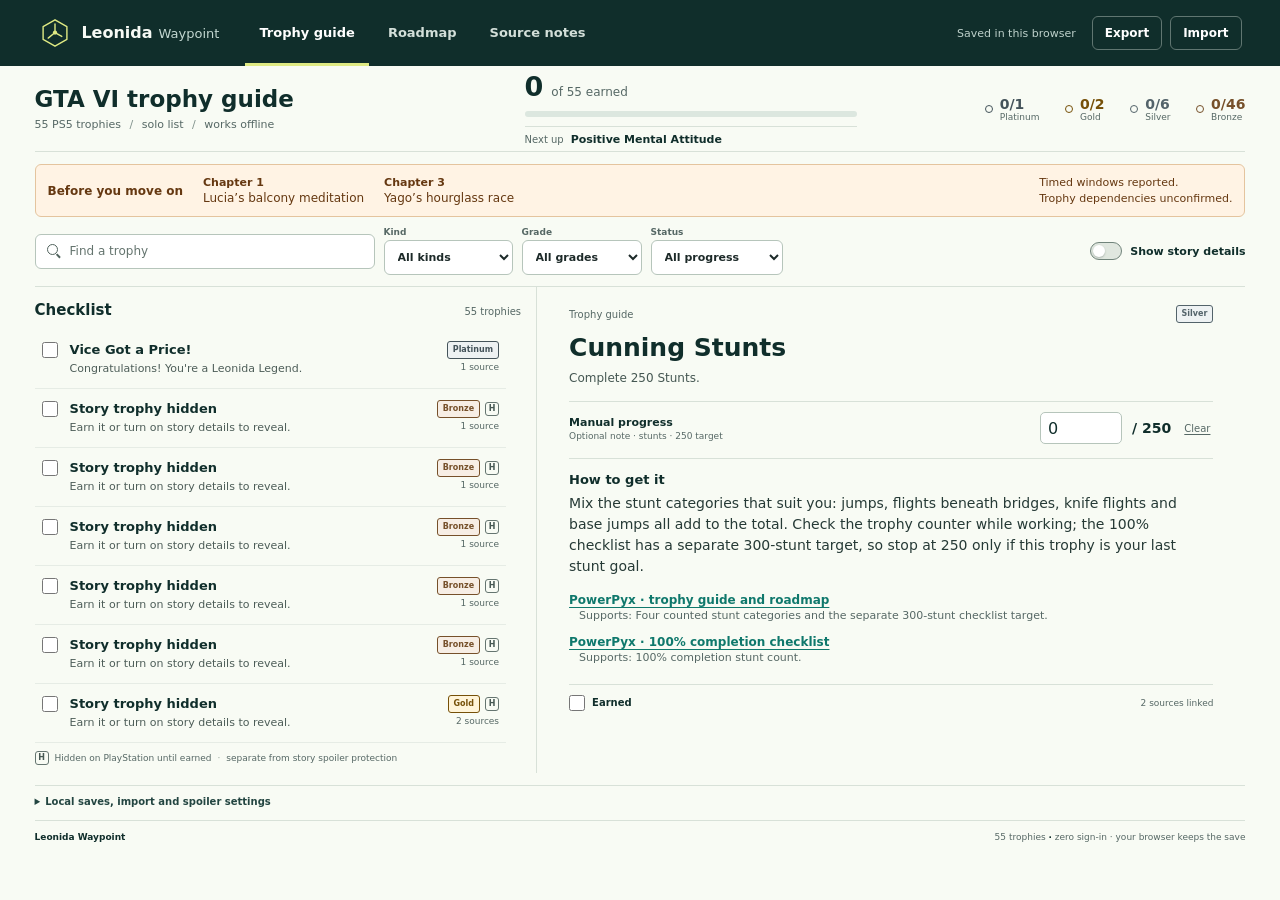
==== commit 7d841581: "Add spoiler-aware next trophy shortcut" ====
--- a/app/index.html
+++ b/app/index.html
@@ -36,6 +36,7 @@
       <div class="progress-summary">
         <div class="progress-readout"><strong id="earned-total">0</strong><span>of 55 earned</span></div>
         <div class="progress-track" role="progressbar" aria-label="Trophy progress" aria-valuemin="0" aria-valuemax="55" aria-valuenow="0" id="progress-track"><span id="progress-fill"></span></div>
+        <button class="next-up-action" id="next-up-action" type="button" aria-label="Open the next suggested trophy guide"><span>Next up</span><strong id="next-up-name">Loading route</strong></button>
       </div>
       <div class="medal-tally" aria-label="Trophies by grade">
         <span class="medal-count platinum"><i aria-hidden="true"></i><b id="earned-platinum">0/1</b><small>Platinum</small></span>
--- a/app/style.css
+++ b/app/style.css
@@ -76,6 +76,12 @@
 .progress-readout span { color: var(--muted); font-size: 12px; }
 .progress-track { height: 6px; border-radius: 5px; background: #dce7df; overflow: hidden; }
 .progress-track span { display: block; width: 0; height: 100%; border-radius: inherit; background: var(--turquoise); transition: width 180ms ease-out; }
+.next-up-action { min-width: 0; display: flex; align-items: baseline; gap: 7px; border: 0; border-top: 1px solid var(--line); padding: 6px 0 0; background: transparent; color: var(--turquoise); text-align: left; cursor: pointer; }
+.next-up-action span { flex: 0 0 auto; color: var(--muted); font-size: 10px; }
+.next-up-action strong { min-width: 0; overflow: hidden; color: var(--petrol); font-size: 11px; font-weight: 700; text-overflow: ellipsis; white-space: nowrap; }
+.next-up-action:hover strong { color: var(--turquoise); text-decoration: underline; text-underline-offset: 2px; }
+.next-up-action:disabled { color: var(--muted); cursor: default; }
+.next-up-action:disabled strong { color: var(--muted); }
 .medal-tally { display: flex; justify-content: flex-end; gap: clamp(12px, 2vw, 27px); }
 .medal-count { display: grid; grid-template-columns: 10px auto; column-gap: 5px; align-items: baseline; color: var(--ink); }
 .medal-count i { width: 8px; height: 8px; border: 1px solid currentColor; border-radius: 50%; grid-row: 1 / span 2; align-self: center; }
@@ -129,7 +135,7 @@
 .pane-heading h2 { margin: 0; color: var(--petrol); font-size: 15px; font-weight: 720; letter-spacing: 0; }
 .pane-heading span { color: var(--muted); font-size: 10px; font-variant-numeric: tabular-nums; }
 .list-scroll { min-height: 0; flex: 1; overflow: auto; overscroll-behavior: contain; scrollbar-gutter: stable; }
-.trophy-row { min-height: 59px; display: grid; grid-template-columns: 24px minmax(0, 1fr) 67px; align-items: start; gap: 8px; border-bottom: 1px solid #e6ece5; padding: 9px 7px 8px 3px; }
+.trophy-row { min-height: 59px; display: grid; grid-template-columns: 24px minmax(0, 1fr) 82px; align-items: start; gap: 8px; border-bottom: 1px solid #e6ece5; padding: 9px 7px 8px 3px; }
 .trophy-row:hover { background: #eff5ef; }
 .trophy-row.is-selected { background: var(--turquoise-pale); }
 .earned-control { display: grid; place-items: center; padding-top: 3px; }
@@ -137,7 +143,9 @@
 .row-title { min-width: 0; border: 0; padding: 0; background: transparent; color: var(--petrol); text-align: left; font-size: 13px; font-weight: 700; line-height: 1.3; cursor: pointer; }
 .row-title:hover { color: var(--turquoise); text-decoration: underline; text-underline-offset: 2px; }
 .row-description { display: block; margin-top: 3px; color: #4d5d58; font-size: 11px; line-height: 1.35; }
-.row-meta { display: flex; justify-content: flex-end; align-items: center; gap: 5px; padding-top: 2px; }
+.row-meta { display: grid; justify-items: end; gap: 4px; padding-top: 2px; }
+.row-marks { display: flex; align-items: center; gap: 5px; }
+.row-source-count { color: var(--muted); font-size: 9px; line-height: 1.1; white-space: nowrap; }
 .grade-badge { display: inline-flex; align-items: center; min-height: 18px; border: 1px solid currentColor; border-radius: 3px; padding: 1px 5px; font-size: 8px; font-weight: 750; line-height: 1; text-transform: capitalize; white-space: nowrap; }
 .grade-badge.platinum { color: var(--platinum); background: #edf1f2; }
 .grade-badge.gold { color: var(--gold); background: #fff4d8; }
@@ -212,6 +220,11 @@
 .source-index { color: var(--muted); font-size: 10px; font-variant-numeric: tabular-nums; }
 .source-entry a { font-size: 12px; font-weight: 720; }
 .source-entry p { margin: 4px 0 0; color: var(--muted); font-size: 10px; line-height: 1.45; }
+.source-coverage { margin-top: 7px; color: var(--petrol); font-size: 10px; }
+.source-coverage summary { width: fit-content; cursor: pointer; font-weight: 650; }
+.source-trophies { display: flex; flex-wrap: wrap; gap: 5px 9px; margin-top: 6px; }
+.source-trophies button { border: 0; border-bottom: 1px solid var(--line-dark); padding: 1px 0; background: none; color: var(--turquoise); font: inherit; text-align: left; cursor: pointer; }
+.source-trophies button:hover { color: var(--petrol); border-color: var(--turquoise); }
 .method-note { max-width: 900px; margin-top: 20px; border: 1px solid var(--line); border-radius: 6px; padding: 10px 13px; background: var(--surface); color: var(--petrol); }
 .method-note summary { font-size: 11px; font-weight: 700; cursor: pointer; }
 .method-note p { max-width: 76ch; margin: 9px 0 2px; color: var(--muted); font-size: 10px; line-height: 1.55; }
@@ -290,7 +303,7 @@
   .medal-tally { gap: 11px; }
   .medal-count small { font-size: 8px; }
   .row-description { font-size: 9px; }
-  .trophy-row { grid-template-columns: 21px minmax(0, 1fr) 55px; gap: 6px; }
+  .trophy-row { grid-template-columns: 21px minmax(0, 1fr) 74px; gap: 6px; }
 }
 @media (prefers-reduced-motion: reduce) {
   *, *::before, *::after { scroll-behavior: auto !important; transition-duration: .01ms !important; animation-duration: .01ms !important; animation-iteration-count: 1 !important; }
